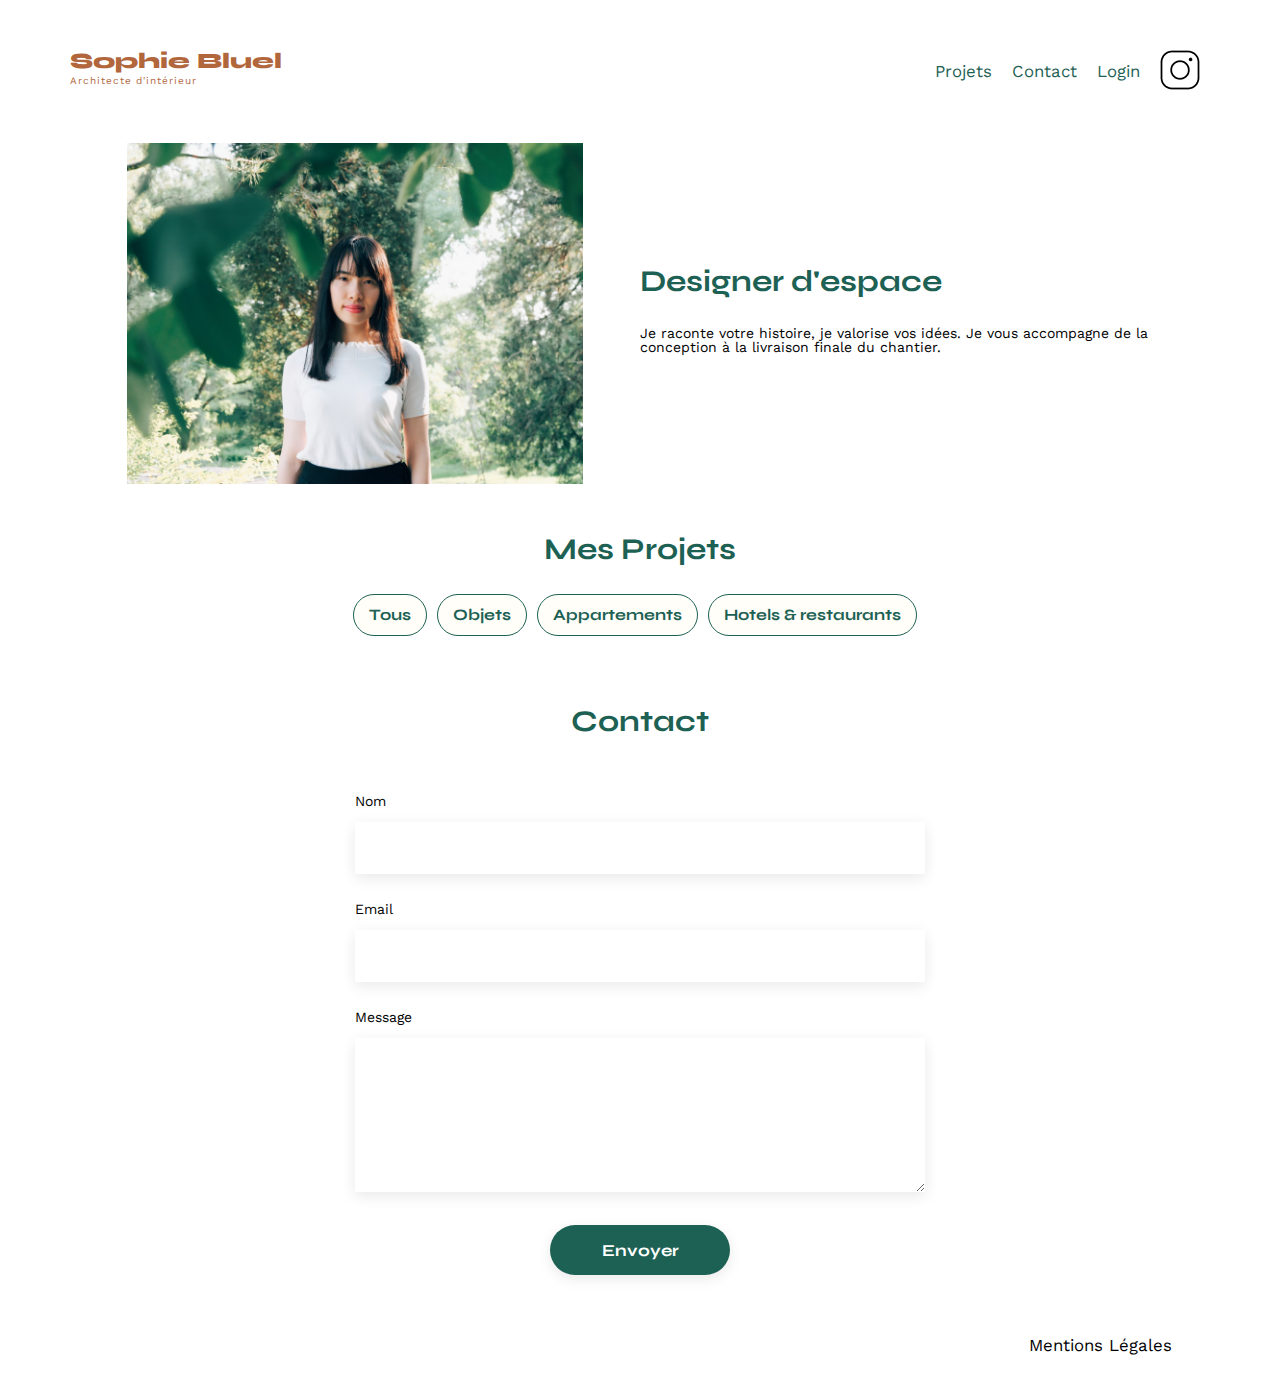
==== index.html @ 174ddc16 "Add.Admin. Mode" ====
<!DOCTYPE html>
<html lang="fr">
  <head>
    <meta charset="UTF-8" />
    <title>Sophie Bluel - Architecte d'intérieur</title>
    <meta name="viewport" content="width=device-width, initial-scale=1.0" />
    <link rel="preconnect" href="https://fonts.googleapis.com" />
    <link rel="preconnect" href="https://fonts.gstatic.com" crossorigin />
    <link rel="icon" href="assets/icons/favicon.ico" type="image/x-icon" />
    <link
      href="https://fonts.googleapis.com/css2?family=Syne:wght@700;800&family=Work+Sans&display=swap"
      rel="stylesheet"
    />
    <meta name="description" content="" />
    <link rel="stylesheet" href="style.css" />
  </head>
  <body>
    <!-- SECTION MODE ÉDITION -->
    <section class="edition hidden">
      <img class="group_3" src="assets/icons/Group 3.png" alt="Edition Mode" />
    </section>

    <header>
      <h1>
        <a href="index.html"> Sophie Bluel</a>
        <span>Architecte d'intérieur</span>
      </h1>
      <nav>
        <ul>
          <li><a href="#portfolio">Projets</a></li>
          <li><a href="#contact">Contact</a></li>
          <li id="login-menu"><a href="login.html">Login</a></li>
          <li><img src="assets/icons/instagram.png" alt="Instagram" /></li>
        </ul>
      </nav>
    </header>

    <main>
      <section id="introduction">
        <figure>
          <img src="assets/images/sophie-bluel.png" alt="Sophie Bluel" />
        </figure>
        <article>
          <h2>Designer d'espace</h2>
          <p>
            Je raconte votre histoire, je valorise vos idées. Je vous accompagne
            de la conception à la livraison finale du chantier.
          </p>
        </article>
      </section>

      <!-- SECTION PORTEFEUILLE -->
      <section id="portfolio">
        <div class="edit">
          <h2>
            Mes Projets
            <button id="add-work-btn">
              <img src="assets/icons/Group 6.png" alt="Add Work" />
            </button>
          </h2>
        </div>

        <div id="filter-container">
          <button class="filter-btn" data-filter="all">Tous</button>
          <button class="filter-btn" data-filter="Objets">Objets</button>
          <button class="filter-btn" data-filter="Appartements">
            Appartements
          </button>
          <button class="filter-btn" data-filter="Hotels & restaurants">
            Hotels & restaurants
          </button>
        </div>

        <div class="gallery">
          <!-- Il sera généré dynamiquement -->
        </div>
      </section>

      <section id="contact">
        <h2>Contact</h2>
        <form action="#" method="post">
          <label for="name">Nom</label>
          <input type="text" name="name" id="name" />
          <label for="email">Email</label>
          <input type="email" name="email" id="email" />
          <label for="message">Message</label>
          <textarea name="message" id="message" cols="30" rows="10"></textarea>
          <input type="submit" value="Envoyer" />
        </form>
      </section>
    </main>

   

    <!-- MODALES -->
    
      <div id="modal" class="modal hidden">
        <div class="modal-content">
          <span>
            <a href="#"
              ><img src="assets/icons/xmark.png" alt="Fermer le modal"
            /></a>
          </span>
          <p>Galerie photo</p>
          <div id="modal-gallery" class="modal-gallery"></div>
          <section>
            <img class="line" src="assets/icons/Line 1.png" />
          </section>
          <div>
            <button id="ajouter-photo-btn" class="ajouter-btn">
              Ajouter une photo
            </button>
          </div>
        </div>
      </div>

      <div id="upload-modal" class="modal hidden">
        <div class="modal-content">
          <ul>
            <li class="arrow-left">
              <a href="#" id="back-button"><img src="assets/icons/arrow-left.png" alt="retour"/></a>
            </li>
            <li class="xmark">
              <a href="#"><img src="assets/icons/xmark.png" alt="supprimer"/></a>
            </li>
          </ul>
          <p>Ajout photo</p>
          <form id="upload-form" enctype="multipart/form-data" method="post">
            <div class="form-group">
              <div>
                <img class="vector-photo" src="assets/icons/vector-photo.png" />
              </div>
              <div class="photo-preview">
                <label for="photo-upload"><text>+ Ajouter photo</text></label>
                <input
                  type="file"
                  id="photo-upload"
                  name="photo"
                  accept="image/png, image/jpeg"
                  required
                />
              </div>
              <div class="texto"><small>jpg, png : 4mo max</small></div>
            </div>

            <section>
              <div class="form-group1">
                <label for="title">Titre</label>
                <input
                  type="text"
                  id="title"
                  name="title"
                  placeholder=""
                  required
                />
              </div>
            </section>
            <section>
              <div class="form-group2">
                <label for="category">Catégorie</label>
                <select id="category" name="category" required>
                  <option value="" disabled selected></option>
                </select>
              </div>
            </section>
            <div>
              <img class="line1" src="assets/icons/Line 1.png" />
            </div>
            <div>
              <button class="valider-btn" type="submit" id="submit-btn">
                Valider
              </button>
            </div>
          </form>
        </div>
      </div>
   

    <footer>
      <nav>
        <ul>
          <li>Mentions Légales</li>
        </ul>
      </nav>
    </footer>

    
    <script src="modo_admin.js"></script>
    <script src="scripts.js"></script>
    <script src="edition.js" defer></script>
  </body>
</html>
---- style.css ----
/* ======================== RESET CSS ======================== */
/* http://meyerweb.com/eric/tools/css/reset/ v2.0 | 20110126 */

html, body, div, span, applet, object, iframe,
h1, h2, h3, h4, h5, h6, p, blockquote, pre,
a, abbr, acronym, address, big, cite, code,
del, dfn, em, img, ins, kbd, q, s, samp,
small, strike, strong, sub, sup, tt, var,
b, u, i, center, dl, dt, dd, ol, ul, li,
fieldset, form, label, legend, table,
caption, tbody, tfoot, thead, tr, th, td,
article, aside, canvas, details, embed,
figure, figcaption, footer, header,
hgroup, menu, nav, output, ruby, section,
summary, time, mark, audio, video {
  margin: 0;
  padding: 0;
  border: 0;
  font-size: 100%;
  font: inherit;
  vertical-align: baseline;
}
/* HTML5 display-role reset for older browsers */
article,
aside,
details,
figcaption,
figure,
footer,
header,
hgroup,
menu,
nav,
section {
  display: block;
}
body {
  line-height: 1;
}
ol,
ul {
  list-style: none;
}
blockquote,
q {
  quotes: none;
}
blockquote:before,
blockquote:after,
q:before,
q:after {
  content: "";
  content: none;
}
table {
  border-collapse: collapse;
  border-spacing: 0;
}
/** end reset css**/
body {
  max-width: 1140px;
  margin: auto;
  font-family: "Work Sans";
  font-size: 14px;
}

.edition { 
display: none;
width: 1440px;
height: 59px;
border: 1px;
top: 0px;
background: black;
} 
.group_3 {
  display: none;
 display: flex;
 flex-wrap: wrap;
 align-content: center;
 justify-content: center;
 padding-left: 510px;
 padding-top: 20px;
}
section img{
  display: flex;
  align-items: center;
  justify-content: center;
  
} 
#portfolio h2 {
 text-align: center;
 margin-bottom: 1em;
}

header {
  display: flex;
  justify-content: space-between;
  margin: 50px 0;
}
section {
  margin: 50px 0;
}

h1 a {
  display: flex;
  flex-direction: column;
  font-family: "Syne";
  font-size: 22px;
  font-weight: 800;
  color: #b1663c;
}

h1 > span {
  font-family: "Work Sans";
  font-size: 10px;
  letter-spacing: 0.1em;
  color: #b1663c;
}

h2 {
  font-family: "Syne";
  font-weight: 700;
  font-size: 30px;
  color: #1d6154;
}
nav ul {
  display: flex;
  align-items: center;
  list-style-type: none;
}
nav li {
  padding: 0 10px;
  font-size: 1.2em;
}
a {
  text-decoration: none;
  color: #1d6154;
}

li:hover {
  color: #b1663c;
}
#introduction {
  display: flex;
  align-items: center;
}
#introduction figure {
  flex: 1;
}
#introduction img {
  display: block;
  margin: auto;
  width: 80%;
}

#introduction article {
  flex: 1;
}
#introduction h2 {
  margin-bottom: 1em;
}

#introduction p {
  margin-bottom: 0.5em;
}


#portfolio h2 {
  display: flex;
  text-align: center;
  margin-bottom: 1em;
  flex-direction: row;
  flex-wrap: wrap;
  align-content: center;
  justify-content: center;
  align-items: center;
}

.edit {
  display: flex;
  flex-wrap: wrap;
  align-content: center;
  justify-content: center;
  align-items: center;
} 



/* /////////////////////////////////FILTER//////////////////////////////// */

#filter-container {
  display: flex;
  justify-content: center;
  margin-bottom: 20px;
}

.filter-btn {
  font-family: Syne;
  font-weight: 700;
  line-height: 19.2px;
  text-align: center;
  text-underline-position: from-font;
  text-decoration-skip-ink: none;
  /* background: #1d6154; */
  color: #1d6154;
  padding: 10px 15px;
  border: 1px solid #1d6154;
  background: #fffef8;
  cursor: pointer;
  font-size: 16px;
  border-radius: 60px;
  margin-right: 10px;
  transition: background-color 0.3s, color 0.3s;
}

.filter-btn:hover {
  background-color: #1d6154;
  color: #ffffff;
}
.filter-btn.active {
  background-color: #1d6154;
  color: #fff;
  border-color: #1d6154;
}
/* //////////////////////////////////FIN FILTER/////////////////////////////// */

/* //////////////////////////////////GALLERY////////////////////////////////// */

.gallery {
  display: flex;
  flex-wrap: wrap;
  gap: 20px;
}

.gallery {
  width: 100%;
  display: grid;
  grid-template-columns: 1fr 1fr 1fr;
  grid-column-gap: 20px;
  grid-row-gap: 20px;
}

.gallery img {
  width: 100%;
}

.gallery-item img {
  max-width: 100%;
  height: auto;
}
/* ///////////////////////////////FIN GALLERY///////////////////////////////// */

/* ///////////////////////////////CONTAC////////////////////////////////////// */
#contact {
  width: 50%;
  margin: auto;
}
#contact > * {
  text-align: center;
}
#contact h2 {
  margin-bottom: 20px;
}
#contact form {
  text-align: left;
  margin-top: 30px;
  display: flex;
  flex-direction: column;
}

#contact input {
  height: 50px;
  font-size: 1.2em;
  border: none;
  box-shadow: 0px 4px 14px rgba(0, 0, 0, 0.09);
}
#contact label {
  margin: 2em 0 1em 0;
}
#contact textarea {
  border: none;
  box-shadow: 0px 4px 14px rgba(0, 0, 0, 0.09);
}

input[type="submit"] {
  font-family: "Syne";
  font-weight: 700;
  color: white;
  background-color: #1d6154;
  margin: 2em auto;
  width: 180px;
  text-align: center;
  border-radius: 60px;
}
/* //////////////////////////////FIN CONTAC/////////////////////////////////// */

footer nav ul {
  display: flex;
  justify-content: flex-end;
  margin: 2em;
}
/* ================== MODO EDICIÓN (ADMINISTRADOR) ================== */
.edition {
  width: 100%;
  height: 59px;
  background: black;
  display: flex;
  align-items: center;
  justify-content: center;
}

.group_3 {
  display: flex;
  padding: 10px;
}

.hidden {
  display: none !important;
}

/* ================== GALERÍA ================== */
.gallery {
  display: grid;
  grid-template-columns: repeat(3, 1fr);
  gap: 20px;
}

.gallery img {
  width: 100%;
  height: auto;
}


/* /////////////////////////EDITION/////////////////////////// */
.edition { 
   /* display: none; */
  width: 100%;
 height: 59px;
 border: 1px;
 top: 0px;
 background: black;
} 
.group_3 {
   /* display: none; */
  display: flex;
  flex-wrap: wrap;
  align-content: center;
  justify-content: center;
  padding-left: 510px;
  padding-top: 20px;
}
section img{
   display: flex;
   align-items: center;
   justify-content: center;
   
} 
#portfolio h2 {
  text-align: center;
  margin-bottom: 1em;
}
#add-work-btn{
  position: relative;
  border: none;
  background: none;
  top: 3px;
  left: 5px;
}

/* //////////////////////////////MODAL///////////////////////// */
body.modal-open {
  background: #0000004d;
}


#adminModal{
  display: none; /* Initialement caché */
  width: 630px;
  height: 688px;
  position: fixed;
  top: 110px;
  left: 254px;
  transform: translateX(-50%);
  border-radius: 10px 10px 10px 10px;
  background: #ffffff;
}
#modal {
  width: 630px;
  height: 688px;
  position: fixed;
  top: 110px;
  left: 254px;
  border-radius: 10px 10px 10px 10px;
  background: #ffffff;
}
.modal-content {
  width: 630px;
  height: 688px;
}
#modal p {
  display: flex;
  width: 173px;
  height: 30px;
  padding-left: 230px;
  padding-top: 30px;
  font-family: Work Sans;
  font-size: 26px;
  font-weight: 400;
  line-height: 30.5px;
  text-align: center;
  text-underline-position: from-font;
  text-decoration-skip-ink: none;
  color: #000000;
}

.modal-gallery {
  position: absolute;
  display: grid;
  width: 70%;
  align-items: center;
  justify-content: center; 
  gap: 15px;
  grid-template-columns: repeat(auto-fill, minmax(100px, 1fr));
  grid-template-columns: 1fr 1fr 1fr 1fr 1fr;
  left: 100px;
  top: 100px;
}
.modal-gallery {
  display: grid; 
  flex-wrap: wrap;
  gap: 15px;
  justify-content: center;
}
#modal span {
  position: absolute;
  width: 0px;
  height: 0px;
  top: 24px;
  left: 582px;
}
.modal-item {
  position: relative;
  width: 76.86px;
  height: 102.57px;
  overflow: hidden;
  border: 1px solid #ddd;
}

.modal-item img {
  width: 100%;
  height: 100%;
  object-fit: cover;
}

.modal-gallery img {
  width: 76.86px;
  height: 102.57px;
  background: #c4c4c4;
}
.delete-btn {
  position: absolute; /* Positionne le bouton à l'intérieur de l'élément modal */
  top: 5px;
  right: 5px;
  background-color: rgba(0, 0, 0, 0.6);
 
  width: 24px;
  height: 24px;
  background: url('assets/icons/poubelle.png') no-repeat center center;
  background-size: contain;
  border: none;
  cursor: pointer;
}
.delete-btn img {
  width: 16px;
  height: 16px;
}
figcaption {
  display: none;
}

.ajouter-btn {
  position: absolute;
  width: 237px;
  height: 36px;
  top: 600px;
  left: 210px;
  font-family: Syne;
  font-weight: 700;
  line-height: 16.8px;
  text-align: center;
  text-underline-position: from-font;
  text-decoration-skip-ink: none;
  background: #1d6154;
  color: #fffef8;
  padding: 10px 15px;
  border: 1px solid #1d6154;
  cursor: pointer;
  font-size: 14px;
  border-radius: 60px;
  margin-right: 10px;
}
/* ////////////////////////////////////////////////////////// */

/* ///////////////////////////////////UPLOAD_MODAL////////////////////// */

#upload-modal {
  position: fixed;
  top: 110px;
  left: 254px;
  width: 630px;
  height: 670px;
  border-radius: 10px 10px 10px 10px;
  background: #ffffff;
}
.modal-content {
  width: 630px;
  height: 670px;
}
#upload-modal p {
  display: flex;
  width: 173px;
  height: 30px;
  padding-left: 244px;
  padding-top: 30px;
  font-family: Work Sans;
  font-size: 26px;
  font-weight: 400;
  line-height: 30.5px;
  text-align: center;
  text-underline-position: from-font;
  text-decoration-skip-ink: none;
  color: #000000;
}

.arrow-left {
  position: absolute;
  border: none;
  background: none;
  width: 21px;
  height: 21px;
  top: 24px;
  right: 582px;
  cursor: pointer;
}
.xmark {
  position: absolute;
  border: none;
  background: none;
  width: 24px;
  height: 24px;
  top: 24px;
  left: 582px;
}
#upload-form {
  position: absolute;
  width: 420px;
  height: 169px;
  top: 100px;
  left: 107px;
  border-radius: 3px 0px 0px 0px;
  background: #e8f1f6;
}
.vector-photo {
  position: absolute;
  width: 68.14px;
  height: 59.62px;
  top: 9.5px;
  left: 176px;
}
.photo-preview img{
  position: absolute;
  width: 129px;
  height: 169px;
  top: 0px;
  left: 145px;
}
.form-group label {
  position: absolute;
  width: 173px;
  height: 36px;
  top: 80px;
  left: 124px;
  font-family: Work Sans;
  font-weight: 500;
  line-height: 34.42px;
  text-align: center;
  text-underline-position: from-font;
  text-decoration-skip-ink: none;
  background: #cbd6dc;
  color: #306685;
  border: 1px solid #cbd6dc;
  cursor: pointer;
  font-size: 14px;
  border-radius: 60px;
}
.form-group input
{
  display: none;
} 
.texto {
  position: absolute;
  width: 131px;
  height: 15px;
  top: 130px;
  left: 145px;
}
.form-group1 input {
 
  position: absolute;
  width: 420px;
  height: 51px;
  top: 210px;
  left: -3px;
  background: #ffffff;
  box-shadow: 0px 4px 14px 0px #00000017;
}
.form-group1 label{
  
  position: absolute;
  font-size: 14px;
  width: 32px;
  height: 16px;
  top: 185px;
  left: -3px;
}
.form-group2 select {
  position: absolute;
  width: 420px;
  height: 51px;
  top: 300px;
  left: -3px;
  background: #ffffff;
  box-shadow: 0px 4px 14px 0px #00000017;
}
.form-group2 label{
  position: absolute;
  font-size: 14px;
  width: 65px;
  height: 16px;
  top: 275px;
  left: -3px;
}

.form-group1 label,
.form-group1 input,
.form-group2 select,
.form-group2 option {
  border: none;
}

#submit-btn:hover {
  background-color: #1d6154;
}

.line {
  position: absolute;
  width: 420px;
  height: 0px;
  top: 560px;
  left: 109px;
  border: 1px solid #b3b3b3;
}
.line1 {
  position: absolute;
  width: 420px;
  height: 0px;
  top: 410px;
  left: -4px;
  border: 1px solid #b3b3b3;
}

#submit-btn {
  position: absolute;
  width: 237px;
  height: 36px;
  top: 470px;
  left: 90px;
  font-family: Syne;
  font-weight: 700;
  line-height: 19.2px;
  text-align: center;
  text-underline-position: from-font;
  text-decoration-skip-ink: none;
  background: #a7a7a7;
  color: #fffef8;
  padding: 7px 15px;
  border: 1px solid #a7a7a7;
  cursor: pointer;
  font-size: 16px;
  border-radius: 60px;
  margin-right: 10px;
}
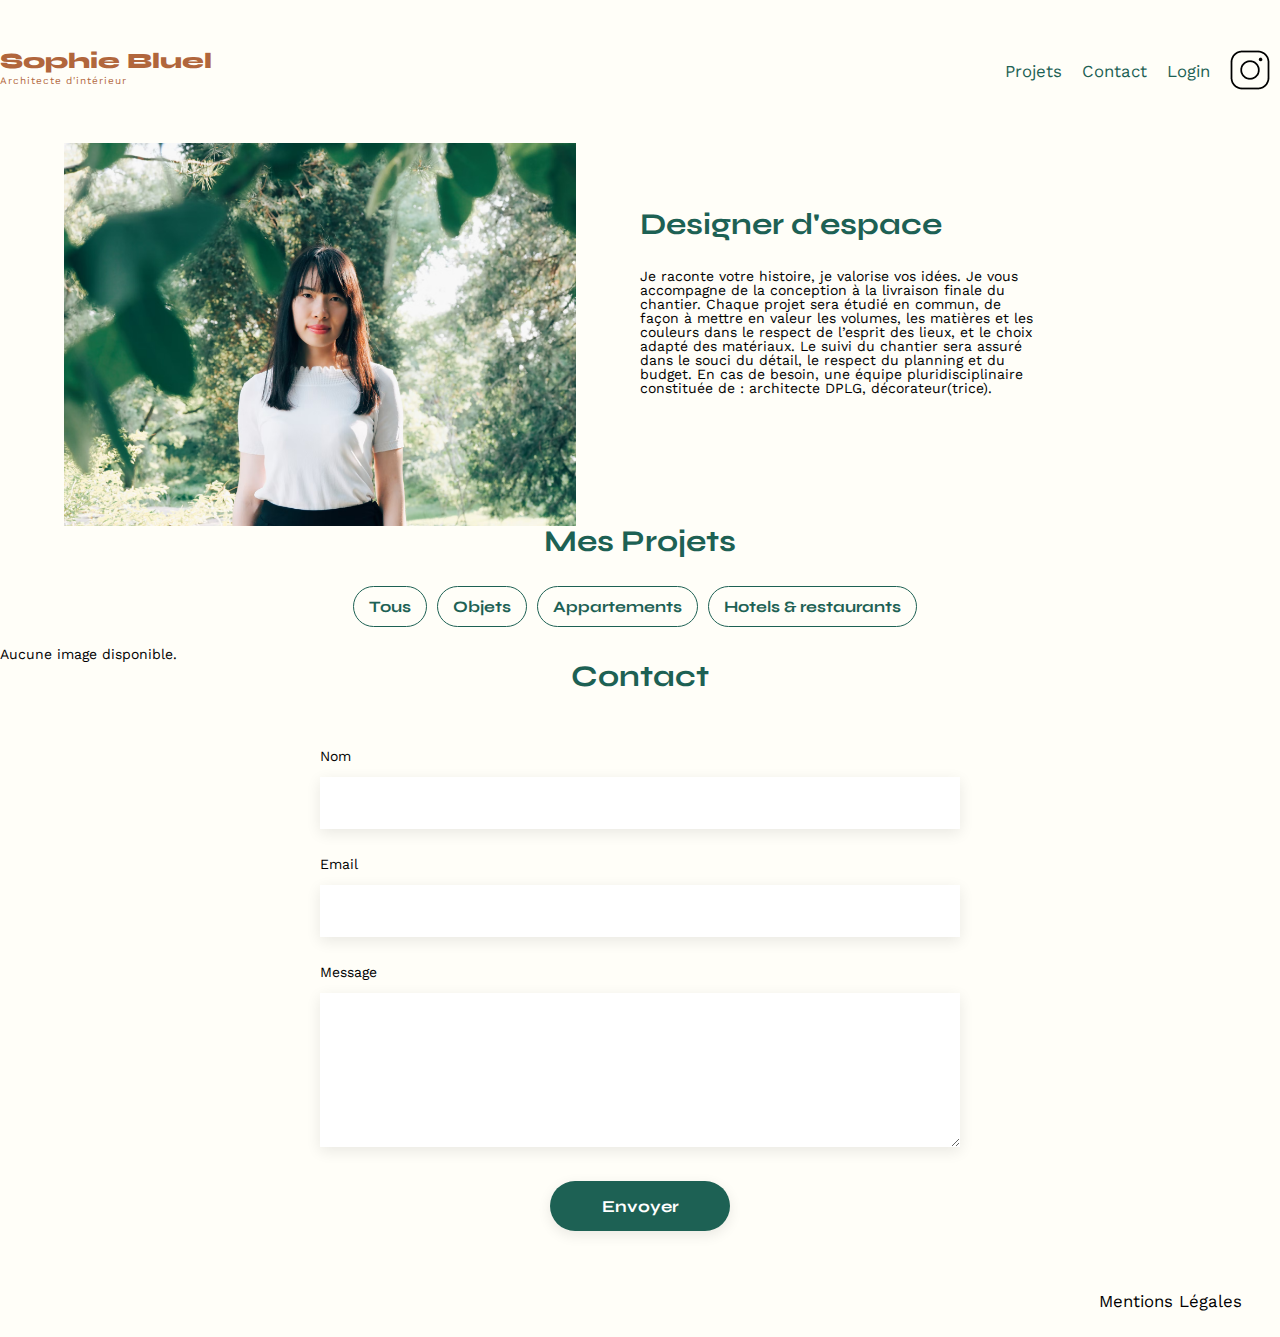
==== commit 27440dca: "Add.Admin. Mode" ====
--- a/index.html
+++ b/index.html
@@ -30,6 +30,7 @@
           <li><a href="#portfolio">Projets</a></li>
           <li><a href="#contact">Contact</a></li>
           <li id="login-menu"><a href="login.html">Login</a></li>
+          <li id="logout-menu" style="display: none;"><a href="#" id="logout-btn">Logout</a></li>
           <li><img src="assets/icons/instagram.png" alt="Instagram" /></li>
         </ul>
       </nav>
@@ -42,10 +43,19 @@
         </figure>
         <article>
           <h2>Designer d'espace</h2>
-          <p>
-            Je raconte votre histoire, je valorise vos idées. Je vous accompagne
-            de la conception à la livraison finale du chantier.
-          </p>
+          <div class="Designer">
+            <p>
+              Je raconte votre histoire, je valorise vos idées. Je vous
+              accompagne de la conception à la livraison finale du chantier.
+              Chaque projet sera étudié en commun, de façon à mettre en valeur
+              les volumes, les matières et les couleurs dans le respect de
+              l’esprit des lieux, et le choix adapté des matériaux. Le suivi du
+              chantier sera assuré dans le souci du détail, le respect du
+              planning et du budget. En cas de besoin, une équipe
+              pluridisciplinaire constituée de : architecte DPLG,
+              décorateur(trice).
+            </p>
+          </div>
         </article>
       </section>
 
@@ -60,7 +70,8 @@
           </h2>
         </div>
 
-        <div id="filter-container">
+        <!-- <div id="filter-container"> -->
+        <section id="filters-section" class="filters">
           <button class="filter-btn" data-filter="all">Tous</button>
           <button class="filter-btn" data-filter="Objets">Objets</button>
           <button class="filter-btn" data-filter="Appartements">
@@ -69,7 +80,8 @@
           <button class="filter-btn" data-filter="Hotels & restaurants">
             Hotels & restaurants
           </button>
-        </div>
+        </section>
+        <!-- </div> -->
 
         <div class="gallery">
           <!-- Il sera généré dynamiquement -->
@@ -94,12 +106,14 @@
 
     <!-- MODALES -->
     
-      <div id="modal" class="modal hidden">
-        <div class="modal-content">
+    <div id="modal" class="modal hidden">
+      
+
+      <!-- <div class="modal-content"> -->
+        <div id="modal-gallery-section">
           <span>
             <a href="#"
-              ><img src="assets/icons/xmark.png" alt="Fermer le modal"
-            /></a>
+              ><img class="return-to-gallery" src="assets/icons/xmark.png" alt="Fermer le modal"/></a>
           </span>
           <p>Galerie photo</p>
           <div id="modal-gallery" class="modal-gallery"></div>
@@ -111,17 +125,20 @@
               Ajouter une photo
             </button>
           </div>
-        </div>
-      </div>
-
-      <div id="upload-modal" class="modal hidden">
-        <div class="modal-content">
-          <ul>
+          </div>
+        </div>
+
+        <div id="upload-section" class="hidden">
+           <ul>
             <li class="arrow-left">
-              <a href="#" id="back-button"><img src="assets/icons/arrow-left.png" alt="retour"/></a>
+              <a href="#" id="back-button"
+                ><img  src="assets/icons/arrow-left.png" alt="retour"
+              /></a>
             </li>
             <li class="xmark">
-              <a href="#"><img src="assets/icons/xmark.png" alt="supprimer"/></a>
+              <a href="#"
+                ><img class="return-to-gallery" src="assets/icons/xmark.png" alt="supprimer"
+              /></a>
             </li>
           </ul>
           <p>Ajout photo</p>
@@ -172,9 +189,10 @@
               </button>
             </div>
           </form>
-        </div>
-      </div>
-   
+          
+        </div>
+      <!-- </div> -->
+    </div>
 
     <footer>
       <nav>
@@ -184,9 +202,8 @@
       </nav>
     </footer>
 
-    
     <script src="modo_admin.js"></script>
     <script src="scripts.js"></script>
-    <script src="edition.js" defer></script>
+    <script src="editionCopy.js" ></script>
   </body>
 </html>
--- a/style.css
+++ b/style.css
@@ -58,15 +58,17 @@
 }
 /** end reset css**/
 body {
-  max-width: 1140px;
+  max-width: 100%;
   margin: auto;
   font-family: "Work Sans";
   font-size: 14px;
-}
-
-.edition { 
+  background: #FFFEF8;
+
+}
+
+.edition header{ 
 display: none;
-width: 1440px;
+width: 100%;
 height: 59px;
 border: 1px;
 top: 0px;
@@ -97,9 +99,9 @@
   justify-content: space-between;
   margin: 50px 0;
 }
-section {
+/* section {
   margin: 50px 0;
-}
+} */
 
 h1 a {
   display: flex;
@@ -155,6 +157,12 @@
 
 #introduction article {
   flex: 1;
+  
+}
+.Designer {
+  display: block;
+width: 404px;
+height:192px ;
 }
 #introduction h2 {
   margin-bottom: 1em;
@@ -188,7 +196,7 @@
 
 /* /////////////////////////////////FILTER//////////////////////////////// */
 
-#filter-container {
+#filters-section {
   display: flex;
   justify-content: center;
   margin-bottom: 20px;
@@ -300,13 +308,14 @@
   margin: 2em;
 }
 /* ================== MODO EDICIÓN (ADMINISTRADOR) ================== */
-.edition {
+.edition header{
   width: 100%;
   height: 59px;
   background: black;
   display: flex;
   align-items: center;
   justify-content: center;
+  text-align: center
 }
 
 .group_3 {
@@ -317,6 +326,17 @@
 .hidden {
   display: none !important;
 }
+/* Styles à afficher lors de logout lorsque l'utilisateur est authentifié */
+.authenticated #login-menu a {
+  display: none; /* Masquer "Login" */ 
+}
+
+.authenticated #logout-menu {
+  display: inline-block; /*Montrer "Logout" */
+}
+
+
+
 
 /* ================== GALERÍA ================== */
 .gallery {
@@ -343,10 +363,11 @@
 .group_3 {
    /* display: none; */
   display: flex;
-  flex-wrap: wrap;
+  /* flex-wrap: wrap; */
   align-content: center;
   justify-content: center;
-  padding-left: 510px;
+  width: 129px;
+  padding-left: 47%;
   padding-top: 20px;
 }
 section img{
@@ -366,6 +387,12 @@
   top: 3px;
   left: 5px;
 }
+#filters-section {
+  display: none;
+  display: flex;
+  justify-content: center;
+  margin-bottom: 20px;
+}
 
 /* //////////////////////////////MODAL///////////////////////// */
 body.modal-open {
@@ -373,31 +400,33 @@
 }
 
 
-#adminModal{
-  display: none; /* Initialement caché */
+#modal {
+  /* display: none;   */
   width: 630px;
   height: 688px;
-  position: fixed;
+  /* position: fixed;
   top: 110px;
-  left: 254px;
+  left: 640px;
   transform: translateX(-50%);
   border-radius: 10px 10px 10px 10px;
-  background: #ffffff;
-}
-#modal {
+  background: #ffffff; */
+}
+
+#modal-gallery-section {
   width: 630px;
   height: 688px;
+  /* position: fixed;
+  top: 110px;
+  left: 325px; */
   position: fixed;
-  top: 110px;
-  left: 254px;
+  top: 50%;
+  left: 50%;
+  transform: translate(-50%, -50%);
   border-radius: 10px 10px 10px 10px;
   background: #ffffff;
 }
-.modal-content {
-  width: 630px;
-  height: 688px;
-}
-#modal p {
+
+#modal-gallery-section p {
   display: flex;
   width: 173px;
   height: 30px;
@@ -431,7 +460,7 @@
   gap: 15px;
   justify-content: center;
 }
-#modal span {
+#modal-gallery-section span {
   position: absolute;
   width: 0px;
   height: 0px;
@@ -474,9 +503,10 @@
   width: 16px;
   height: 16px;
 }
-figcaption {
+.modal-gallery figcaption {
   display: none;
 }
+
 
 .ajouter-btn {
   position: absolute;
@@ -503,20 +533,24 @@
 
 /* ///////////////////////////////////UPLOAD_MODAL////////////////////// */
 
-#upload-modal {
+#upload-section {
+  /* position: fixed;
+  top: 110px;
+  left: 325px; */
   position: fixed;
-  top: 110px;
-  left: 254px;
+  top: 50%;
+  left: 50%;
+  transform: translate(-50%, -50%);
   width: 630px;
   height: 670px;
   border-radius: 10px 10px 10px 10px;
   background: #ffffff;
 }
-.modal-content {
+/* .modal-content {
   width: 630px;
   height: 670px;
-}
-#upload-modal p {
+} */
+#upload-section p {
   display: flex;
   width: 173px;
   height: 30px;
@@ -689,4 +723,11 @@
   font-size: 16px;
   border-radius: 60px;
   margin-right: 10px;
+}
+/* Responsividad */
+@media (max-width: 768px) {
+  #modal-gallery-section, #upload-section {
+    width: 90%;
+    height: auto;
+  }
 }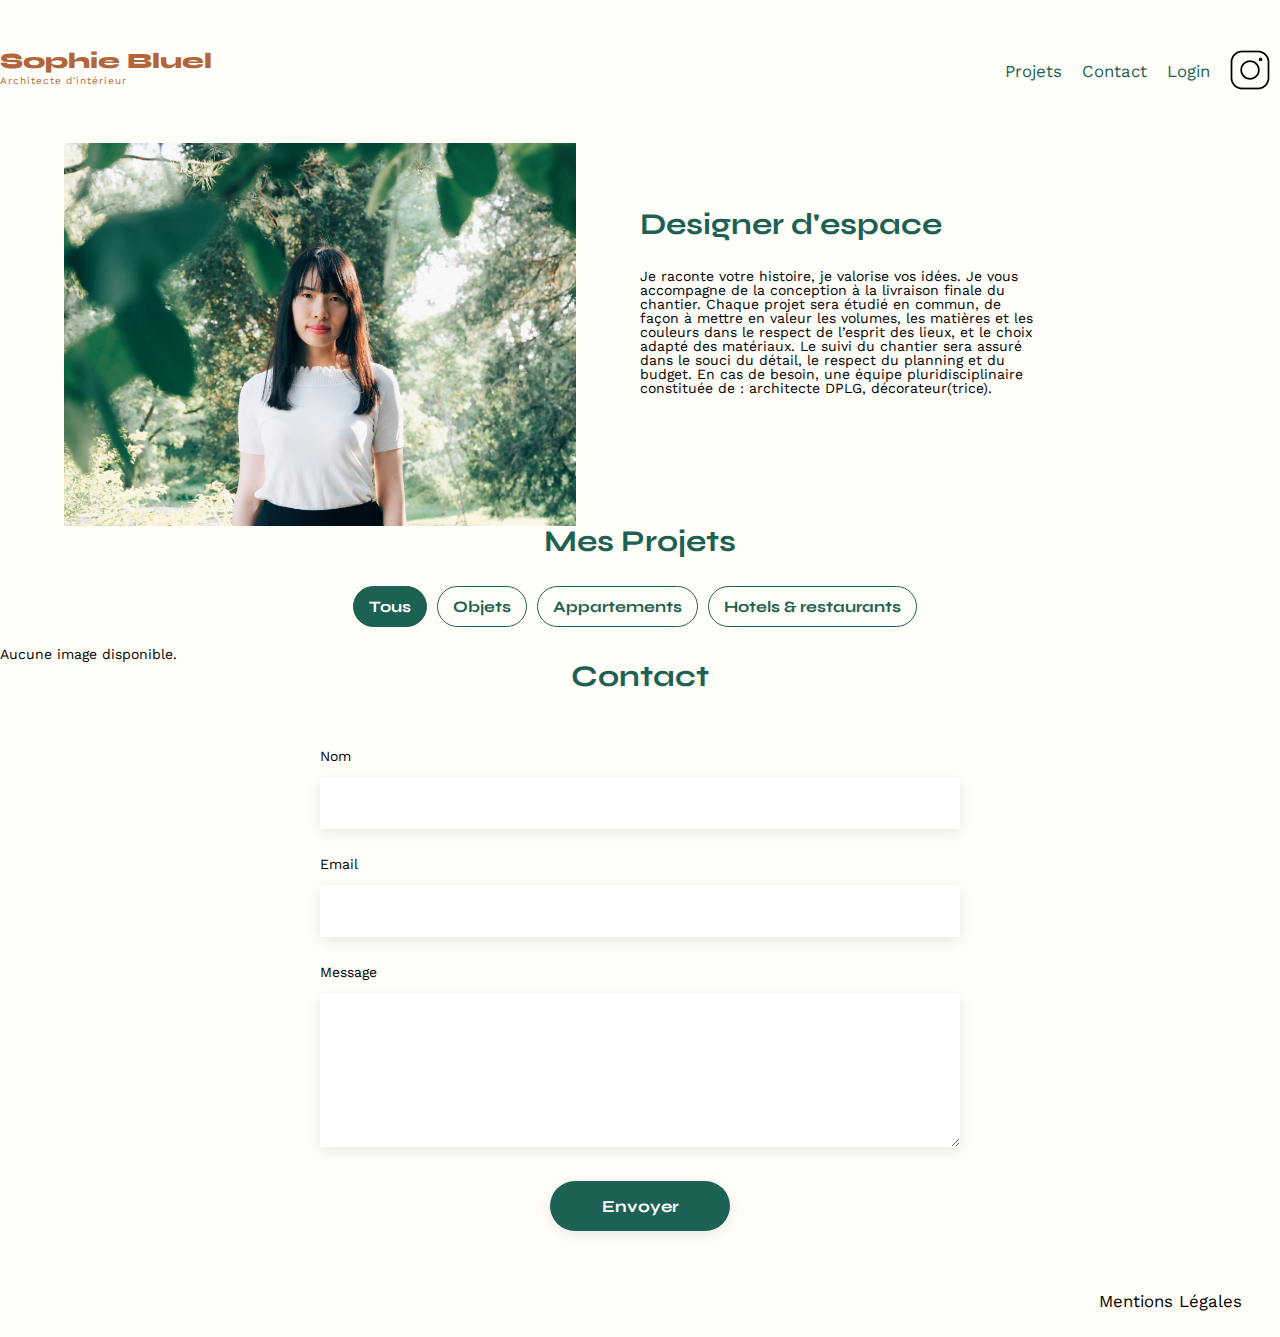
==== commit d9243109: "Add.Admin. Mode" ====
--- a/index.html
+++ b/index.html
@@ -108,9 +108,7 @@
     
     <div id="modal" class="modal hidden">
       
-
-      <!-- <div class="modal-content"> -->
-        <div id="modal-gallery-section">
+      <div id="modal-gallery-section">
           <span>
             <a href="#"
               ><img class="return-to-gallery" src="assets/icons/xmark.png" alt="Fermer le modal"/></a>
@@ -126,7 +124,7 @@
             </button>
           </div>
           </div>
-        </div>
+      </div>
 
         <div id="upload-section" class="hidden">
            <ul>
@@ -137,7 +135,7 @@
             </li>
             <li class="xmark">
               <a href="#"
-                ><img class="return-to-gallery" src="assets/icons/xmark.png" alt="supprimer"
+                ><img id="upload-return-to-gallery" src="assets/icons/xmark.png" alt="supprimer"
               /></a>
             </li>
           </ul>
@@ -189,9 +187,8 @@
               </button>
             </div>
           </form>
-          
         </div>
-      <!-- </div> -->
+      
     </div>
 
     <footer>
@@ -204,6 +201,6 @@
 
     <script src="modo_admin.js"></script>
     <script src="scripts.js"></script>
-    <script src="editionCopy.js" ></script>
+    <script src="edition.js"></script>
   </body>
 </html>
--- a/style.css
+++ b/style.css
@@ -99,9 +99,7 @@
   justify-content: space-between;
   margin: 50px 0;
 }
-/* section {
-  margin: 50px 0;
-} */
+
 
 h1 a {
   display: flex;
@@ -209,7 +207,6 @@
   text-align: center;
   text-underline-position: from-font;
   text-decoration-skip-ink: none;
-  /* background: #1d6154; */
   color: #1d6154;
   padding: 10px 15px;
   border: 1px solid #1d6154;
@@ -220,16 +217,15 @@
   margin-right: 10px;
   transition: background-color 0.3s, color 0.3s;
 }
-
+.filter-btn.active {
+  background-color: #1d6154 !important;
+  color: #ffffff !important;
+}
 .filter-btn:hover {
   background-color: #1d6154;
   color: #ffffff;
 }
-.filter-btn.active {
-  background-color: #1d6154;
-  color: #fff;
-  border-color: #1d6154;
-}
+
 /* //////////////////////////////////FIN FILTER/////////////////////////////// */
 
 /* //////////////////////////////////GALLERY////////////////////////////////// */
@@ -363,7 +359,6 @@
 .group_3 {
    /* display: none; */
   display: flex;
-  /* flex-wrap: wrap; */
   align-content: center;
   justify-content: center;
   width: 129px;
@@ -404,20 +399,11 @@
   /* display: none;   */
   width: 630px;
   height: 688px;
-  /* position: fixed;
-  top: 110px;
-  left: 640px;
-  transform: translateX(-50%);
-  border-radius: 10px 10px 10px 10px;
-  background: #ffffff; */
 }
 
 #modal-gallery-section {
   width: 630px;
   height: 688px;
-  /* position: fixed;
-  top: 110px;
-  left: 325px; */
   position: fixed;
   top: 50%;
   left: 50%;
@@ -534,9 +520,6 @@
 /* ///////////////////////////////////UPLOAD_MODAL////////////////////// */
 
 #upload-section {
-  /* position: fixed;
-  top: 110px;
-  left: 325px; */
   position: fixed;
   top: 50%;
   left: 50%;
@@ -546,10 +529,7 @@
   border-radius: 10px 10px 10px 10px;
   background: #ffffff;
 }
-/* .modal-content {
-  width: 630px;
-  height: 670px;
-} */
+
 #upload-section p {
   display: flex;
   width: 173px;
@@ -682,9 +662,9 @@
   border: none;
 }
 
-#submit-btn:hover {
+/* #submit-btn:hover {
   background-color: #1d6154;
-}
+} */
 
 .line {
   position: absolute;
@@ -703,7 +683,7 @@
   border: 1px solid #b3b3b3;
 }
 
-#submit-btn {
+.valider-btn {
   position: absolute;
   width: 237px;
   height: 36px;
@@ -724,10 +704,13 @@
   border-radius: 60px;
   margin-right: 10px;
 }
+.activando {
+  background: #1d6154;
+}
 /* Responsividad */
 @media (max-width: 768px) {
   #modal-gallery-section, #upload-section {
     width: 90%;
     height: auto;
   }
-}+}
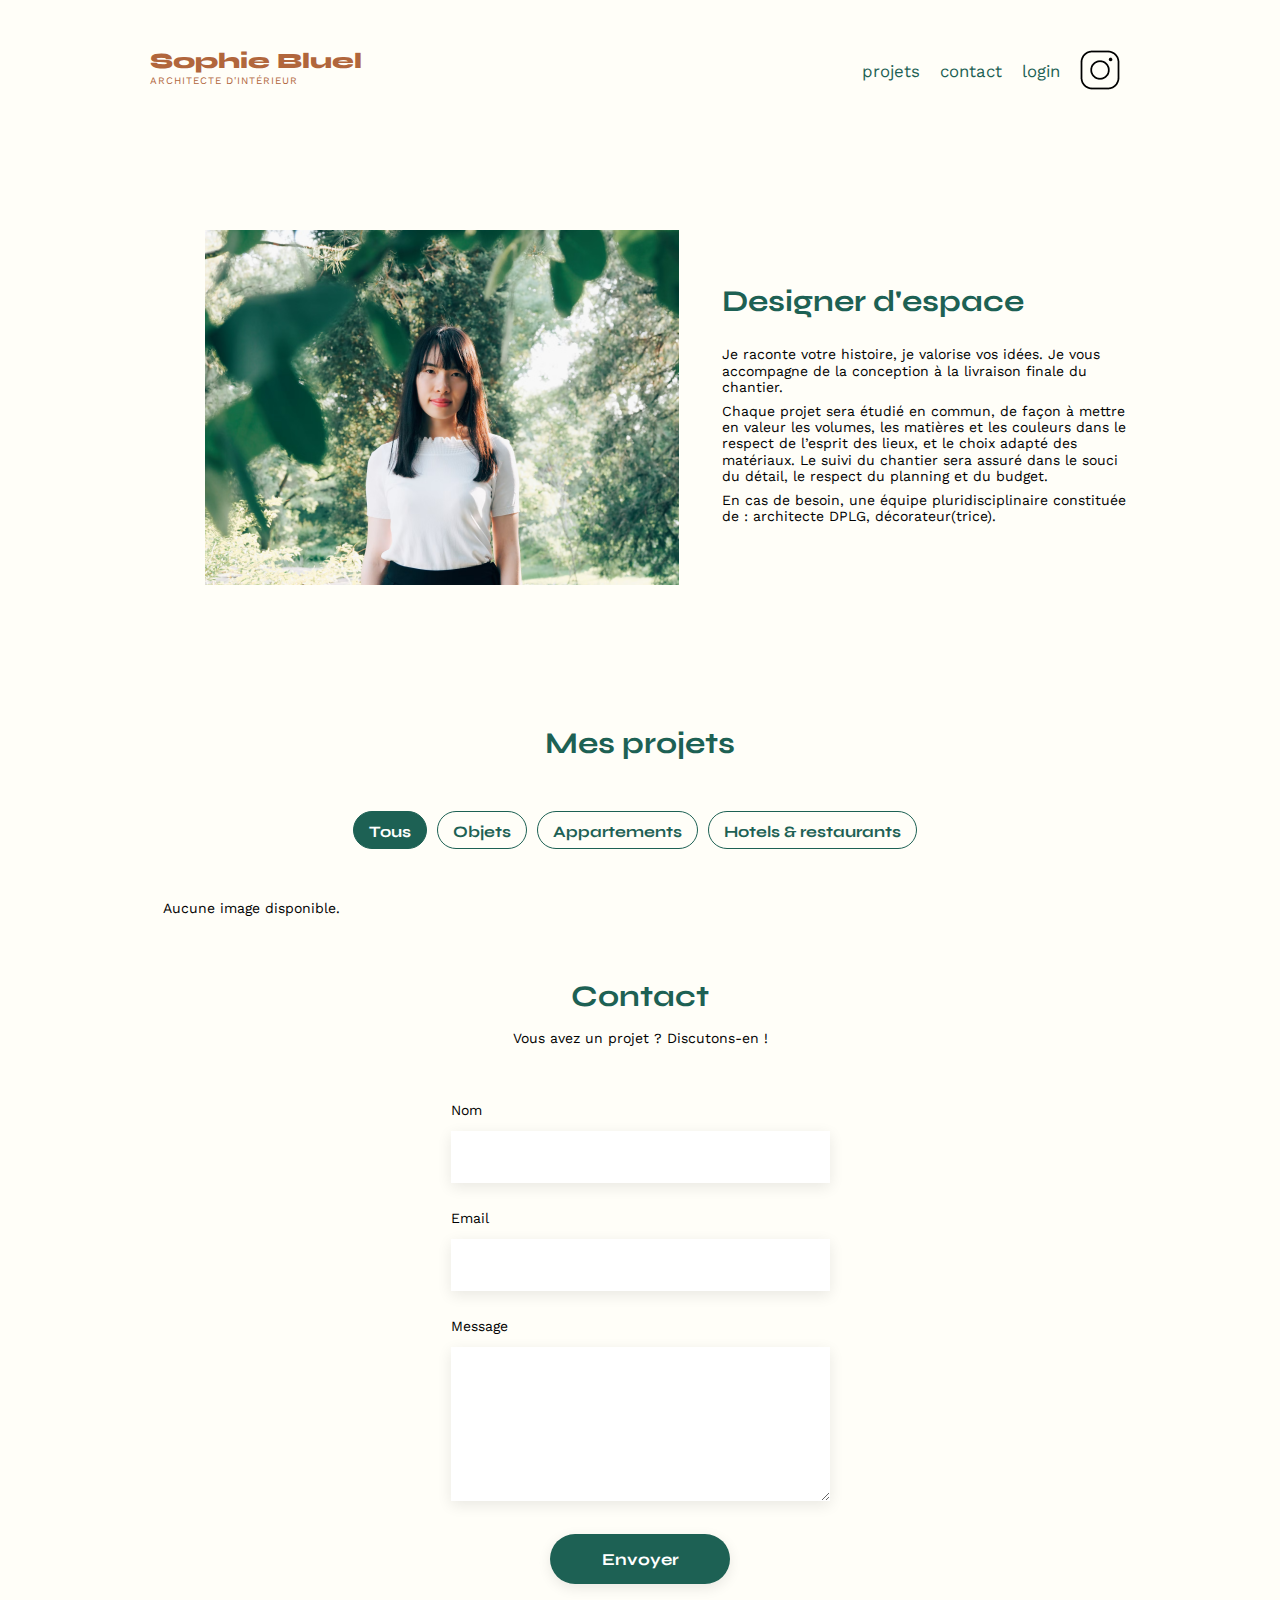
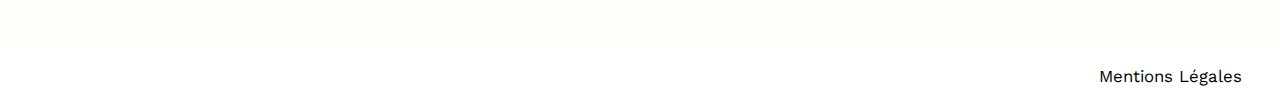
==== commit 14f13a91: "Add.Admin. Mode" ====
--- a/index.html
+++ b/index.html
@@ -23,14 +23,14 @@
     <header>
       <h1>
         <a href="index.html"> Sophie Bluel</a>
-        <span>Architecte d'intérieur</span>
+        <span>ARCHITECTE D'INTÉRIEUR</span>
       </h1>
       <nav>
         <ul>
-          <li><a href="#portfolio">Projets</a></li>
-          <li><a href="#contact">Contact</a></li>
-          <li id="login-menu"><a href="login.html">Login</a></li>
-          <li id="logout-menu" style="display: none;"><a href="#" id="logout-btn">Logout</a></li>
+          <li><a href="#portfolio">projets</a></li>
+          <li><a href="#contact">contact</a></li>
+          <li id="login-menu"><a href="login.html">login</a></li>
+          <li id="logout-menu" style="display: none;"><a href="#" id="logout-btn">logout</a></li>
           <li><img src="assets/icons/instagram.png" alt="Instagram" /></li>
         </ul>
       </nav>
@@ -39,7 +39,7 @@
     <main>
       <section id="introduction">
         <figure>
-          <img src="assets/images/sophie-bluel.png" alt="Sophie Bluel" />
+          <img class="sophie" src="assets/images/sophie-bluel.png" alt="Sophie Bluel" />
         </figure>
         <article>
           <h2>Designer d'espace</h2>
@@ -47,11 +47,16 @@
             <p>
               Je raconte votre histoire, je valorise vos idées. Je vous
               accompagne de la conception à la livraison finale du chantier.
+            </p>
+            <p>
               Chaque projet sera étudié en commun, de façon à mettre en valeur
               les volumes, les matières et les couleurs dans le respect de
               l’esprit des lieux, et le choix adapté des matériaux. Le suivi du
               chantier sera assuré dans le souci du détail, le respect du
-              planning et du budget. En cas de besoin, une équipe
+              planning et du budget.
+            </p>
+            <p> 
+              En cas de besoin, une équipe
               pluridisciplinaire constituée de : architecte DPLG,
               décorateur(trice).
             </p>
@@ -63,7 +68,7 @@
       <section id="portfolio">
         <div class="edit">
           <h2>
-            Mes Projets
+            Mes projets
             <button id="add-work-btn">
               <img src="assets/icons/Group 6.png" alt="Add Work" />
             </button>
@@ -90,6 +95,7 @@
 
       <section id="contact">
         <h2>Contact</h2>
+        <p>Vous avez un projet ? Discutons-en !</p>
         <form action="#" method="post">
           <label for="name">Nom</label>
           <input type="text" name="name" id="name" />
--- a/style.css
+++ b/style.css
@@ -83,6 +83,7 @@
  padding-left: 510px;
  padding-top: 20px;
 }
+
 section img{
   display: flex;
   align-items: center;
@@ -98,6 +99,9 @@
   display: flex;
   justify-content: space-between;
   margin: 50px 0;
+  margin-bottom: 137px;
+  margin-left: 150px;
+  margin-right: 150px;
 }
 
 
@@ -108,6 +112,7 @@
   font-size: 22px;
   font-weight: 800;
   color: #b1663c;
+  
 }
 
 h1 > span {
@@ -143,19 +148,25 @@
 #introduction {
   display: flex;
   align-items: center;
+  
 }
 #introduction figure {
+  width: 474px;
+  height: 355px;
   flex: 1;
+  margin-bottom: 10px;
+  margin-left: 163px;
 }
 #introduction img {
+  width: 474px;
+  height: 355px;
   display: block;
   margin: auto;
-  width: 80%;
+  /* width: 80%; */
 }
 
 #introduction article {
   flex: 1;
-  
 }
 .Designer {
   display: block;
@@ -168,10 +179,27 @@
 
 #introduction p {
   margin-bottom: 0.5em;
-}
-
+  font-family: Work Sans;
+font-weight: 400;
+font-size: 14px;
+line-height: 16.42px;
+letter-spacing: 0%;
+
+}
+#portfolio{
+  margin-top:130px;
+}
 
 #portfolio h2 {
+  width: 193px;
+  height: 36px;
+  font-family: Syne;
+font-weight: 700;
+font-size: 30px;
+line-height: 36px;
+letter-spacing: 0%;
+text-align: center;
+
   display: flex;
   text-align: center;
   margin-bottom: 1em;
@@ -180,6 +208,7 @@
   align-content: center;
   justify-content: center;
   align-items: center;
+  
 }
 
 .edit {
@@ -188,6 +217,7 @@
   align-content: center;
   justify-content: center;
   align-items: center;
+  margin-bottom: 20px;
 } 
 
 
@@ -197,10 +227,12 @@
 #filters-section {
   display: flex;
   justify-content: center;
-  margin-bottom: 20px;
+  margin-bottom: 52px;
+  margin-top: 10px;
 }
 
 .filter-btn {
+  height: 38px;
   font-family: Syne;
   font-weight: 700;
   line-height: 19.2px;
@@ -256,7 +288,7 @@
 
 /* ///////////////////////////////CONTAC////////////////////////////////////// */
 #contact {
-  width: 50%;
+  width: 379px;
   margin: auto;
 }
 #contact > * {
@@ -264,6 +296,7 @@
 }
 #contact h2 {
   margin-bottom: 20px;
+  margin-top: 66px;
 }
 #contact form {
   text-align: left;
@@ -297,8 +330,12 @@
   border-radius: 60px;
 }
 /* //////////////////////////////FIN CONTAC/////////////////////////////////// */
-
+footer{
+  height: 60px;
+  background: #ffffff;
+}
 footer nav ul {
+  height: 60px;
   display: flex;
   justify-content: flex-end;
   margin: 2em;
@@ -337,7 +374,8 @@
 /* ================== GALERÍA ================== */
 .gallery {
   display: grid;
-  grid-template-columns: repeat(3, 1fr);
+  justify-content: center;
+  grid-template-columns: repeat(3, 305px);
   gap: 20px;
 }
 
@@ -386,7 +424,7 @@
   display: none;
   display: flex;
   justify-content: center;
-  margin-bottom: 20px;
+  margin-bottom: 52px;
 }
 
 /* //////////////////////////////MODAL///////////////////////// */
@@ -662,9 +700,9 @@
   border: none;
 }
 
-/* #submit-btn:hover {
+#submit-btn:hover {
   background-color: #1d6154;
-} */
+}
 
 .line {
   position: absolute;
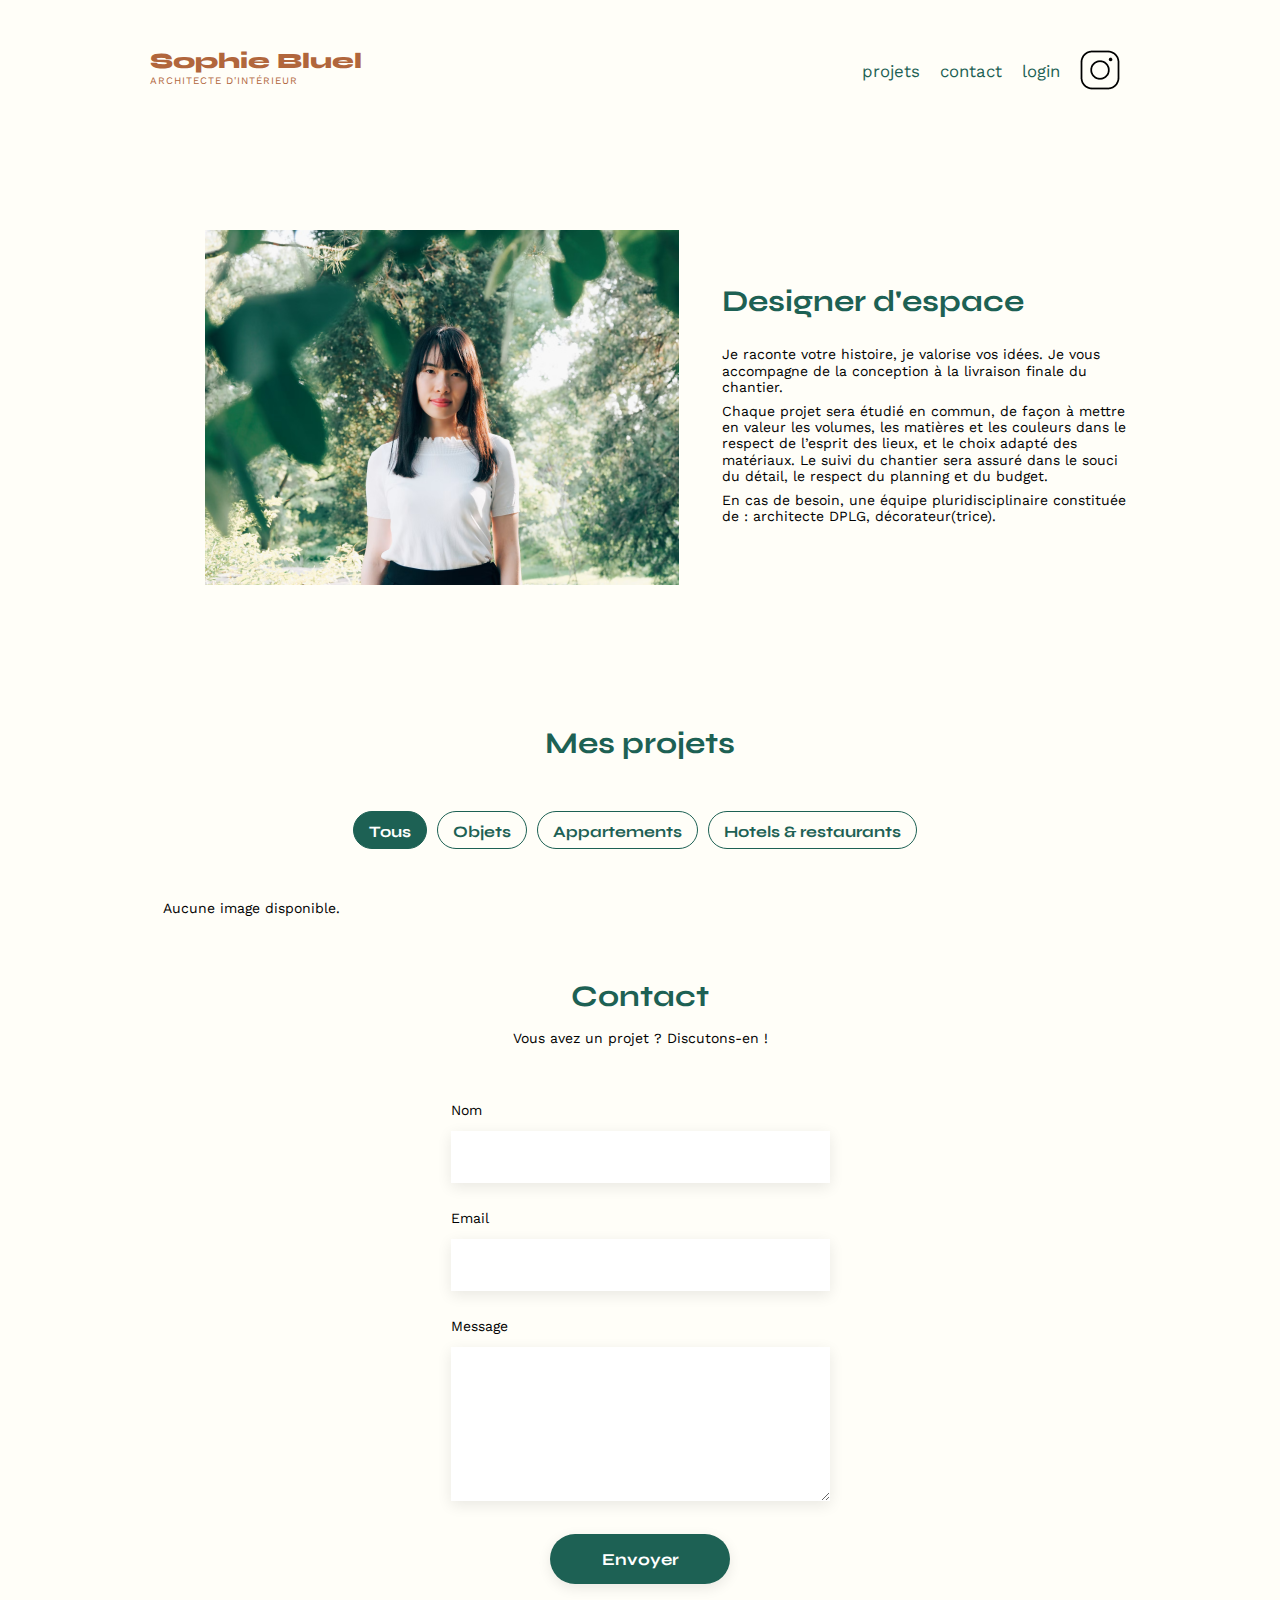
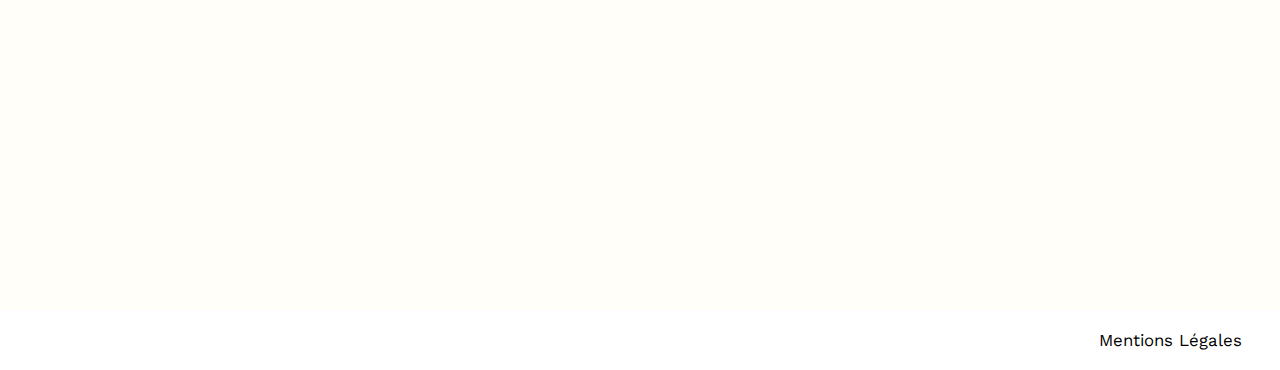
==== commit 8525f893: "Add.Admin. Mode" ====
--- a/index.html
+++ b/index.html
@@ -15,31 +15,41 @@
     <link rel="stylesheet" href="style.css" />
   </head>
   <body>
-    <!-- SECTION MODE ÉDITION -->
-    <section class="edition hidden">
-      <img class="group_3" src="assets/icons/Group 3.png" alt="Edition Mode" />
-    </section>
-
-    <header>
-      <h1>
-        <a href="index.html"> Sophie Bluel</a>
-        <span>ARCHITECTE D'INTÉRIEUR</span>
-      </h1>
-      <nav>
-        <ul>
-          <li><a href="#portfolio">projets</a></li>
-          <li><a href="#contact">contact</a></li>
-          <li id="login-menu"><a href="login.html">login</a></li>
-          <li id="logout-menu" style="display: none;"><a href="#" id="logout-btn">logout</a></li>
-          <li><img src="assets/icons/instagram.png" alt="Instagram" /></li>
-        </ul>
-      </nav>
-    </header>
-
     <main>
+      <!-- SECTION MODE ÉDITION -->
+      <section class="edition hidden">
+        <img
+          class="group_3"
+          src="assets/icons/Group 3.png"
+          alt="Edition Mode"
+        />
+      </section>
+
+      <header>
+        <h1>
+          <a href="index.html"> Sophie Bluel</a>
+          <span>ARCHITECTE D'INTÉRIEUR</span>
+        </h1>
+        <nav>
+          <ul>
+            <li><a href="#portfolio">projets</a></li>
+            <li><a href="#contact">contact</a></li>
+            <li id="login-menu"><a href="login.html">login</a></li>
+            <li id="logout-menu" style="display: none">
+              <a href="#" id="logout-btn">logout</a>
+            </li>
+            <li><img src="assets/icons/instagram.png" alt="Instagram" /></li>
+          </ul>
+        </nav>
+      </header>
+
       <section id="introduction">
         <figure>
-          <img class="sophie" src="assets/images/sophie-bluel.png" alt="Sophie Bluel" />
+          <img
+            class="sophie"
+            src="assets/images/sophie-bluel.png"
+            alt="Sophie Bluel"
+          />
         </figure>
         <article>
           <h2>Designer d'espace</h2>
@@ -55,10 +65,9 @@
               chantier sera assuré dans le souci du détail, le respect du
               planning et du budget.
             </p>
-            <p> 
-              En cas de besoin, une équipe
-              pluridisciplinaire constituée de : architecte DPLG,
-              décorateur(trice).
+            <p>
+              En cas de besoin, une équipe pluridisciplinaire constituée de :
+              architecte DPLG, décorateur(trice).
             </p>
           </div>
         </article>
@@ -107,20 +116,34 @@
         </form>
       </section>
     </main>
-
-   
+    <footer>
+      <nav>
+        <ul>
+          <li>Mentions Légales</li>
+        </ul>
+      </nav>
+    </footer>
 
     <!-- MODALES -->
-    
+
     <div id="modal" class="modal hidden">
-      
-      <div id="modal-gallery-section">
+      <div class="modal-overlay">
+        <!-- Ceci est le fond gris -->
+      </div>
+      <div class="modal-content">
+        <div id="modal-gallery-section">
           <span>
             <a href="#"
-              ><img class="return-to-gallery" src="assets/icons/xmark.png" alt="Fermer le modal"/></a>
+              ><img
+                class="return-to-gallery"
+                src="assets/icons/xmark.png"
+                alt="Fermer le modal"
+            /></a>
           </span>
           <p>Galerie photo</p>
-          <div id="modal-gallery" class="modal-gallery"></div>
+          <div id="modal-gallery" class="modal-gallery">
+            <!-- gallery -->
+          </div>
           <section>
             <img class="line" src="assets/icons/Line 1.png" />
           </section>
@@ -129,19 +152,21 @@
               Ajouter une photo
             </button>
           </div>
-          </div>
-      </div>
+        </div>
 
         <div id="upload-section" class="hidden">
-           <ul>
+          <ul>
             <li class="arrow-left">
               <a href="#" id="back-button"
-                ><img  src="assets/icons/arrow-left.png" alt="retour"
+                ><img src="assets/icons/arrow-left.png" alt="retour"
               /></a>
             </li>
             <li class="xmark">
               <a href="#"
-                ><img id="upload-return-to-gallery" src="assets/icons/xmark.png" alt="supprimer"
+                ><img
+                  id="upload-return-to-gallery"
+                  src="assets/icons/xmark.png"
+                  alt="supprimer"
               /></a>
             </li>
           </ul>
@@ -194,17 +219,8 @@
             </div>
           </form>
         </div>
-      
+      </div>
     </div>
-
-    <footer>
-      <nav>
-        <ul>
-          <li>Mentions Légales</li>
-        </ul>
-      </nav>
-    </footer>
-
     <script src="modo_admin.js"></script>
     <script src="scripts.js"></script>
     <script src="edition.js"></script>
--- a/style.css
+++ b/style.css
@@ -59,13 +59,17 @@
 /** end reset css**/
 body {
   max-width: 100%;
+  /* height: 3432px; */
   margin: auto;
   font-family: "Work Sans";
   font-size: 14px;
   background: #FFFEF8;
 
 }
-
+main{
+  max-width: 100%;
+  height: 3432px;
+}
 .edition header{ 
 display: none;
 width: 100%;
@@ -191,7 +195,7 @@
 }
 
 #portfolio h2 {
-  width: 193px;
+  width: 293px;
   height: 36px;
   font-family: Syne;
 font-weight: 700;
@@ -428,15 +432,40 @@
 }
 
 /* //////////////////////////////MODAL///////////////////////// */
-body.modal-open {
-  background: #0000004d;
-}
+/* body.modal-open {
+  background: #0000004D;
+  } */
 
 
 #modal {
-  /* display: none;   */
-  width: 630px;
-  height: 688px;
+  position: fixed;
+  top: 0;
+  left: 0;
+  width: 100%;
+  height: 100%;
+  display: flex;
+  align-items: center;
+  justify-content: center;
+  background: transparent; 
+}
+.modal-overlay {
+  position: absolute;
+  top: 0;
+  left: 0;
+  width: 100%;
+  height: 3432px;
+  background:  #0000004D;
+  z-index: -1;
+  
+
+}
+#modal-content {
+  position: relative;
+  z-index: 2; /* Asegura que el modal esté por encima del fondo */
+  background: white;
+  padding: 20px;
+  width: 50%;
+  max-width: 600px;
 }
 
 #modal-gallery-section {
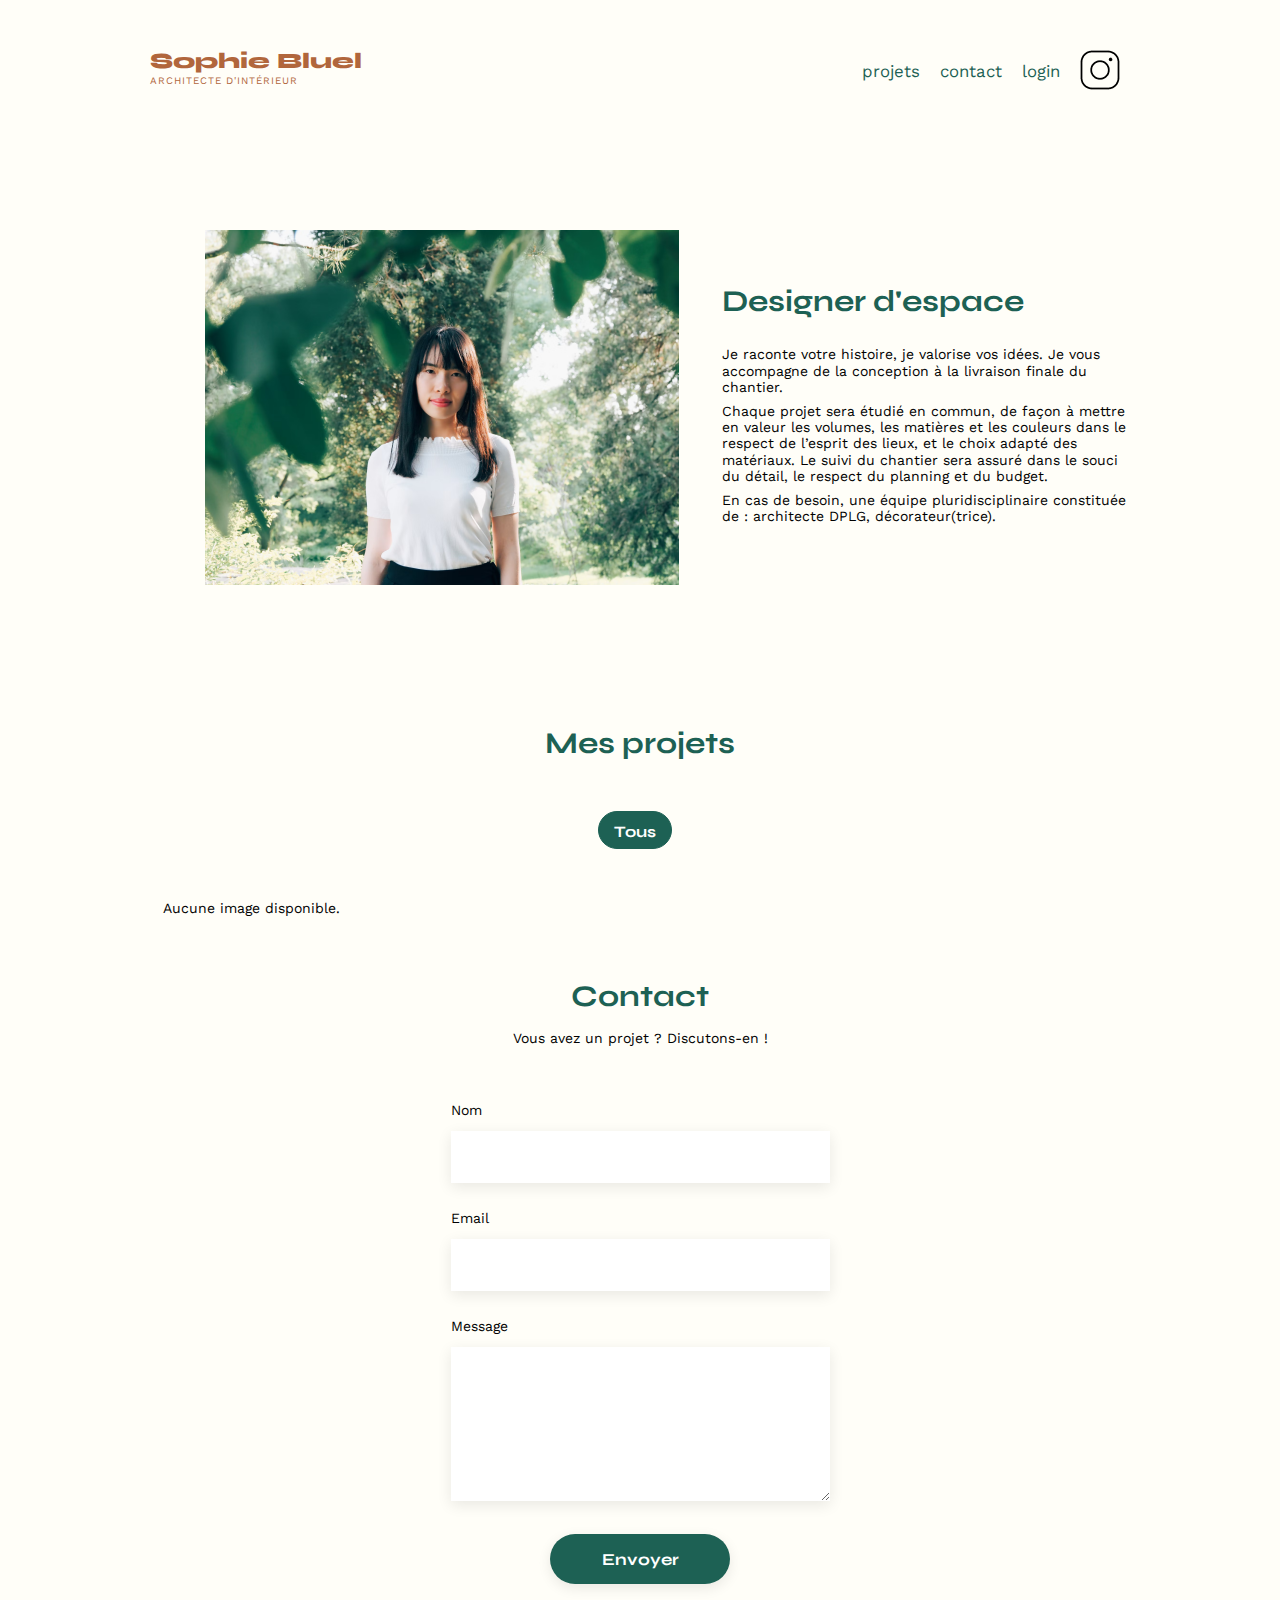
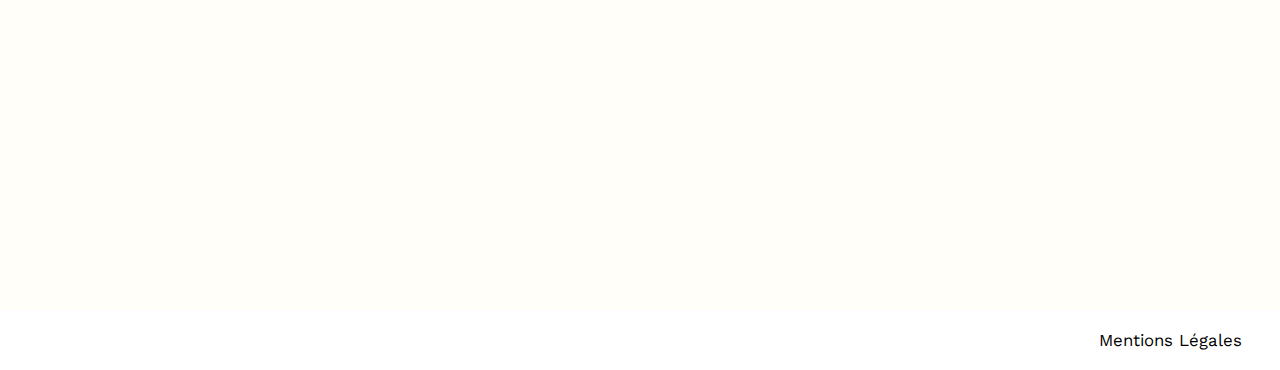
==== commit d3b13d52: "exploit : gestion améliorée de la validation et de la réinitialisation du formulaire de téléchargeme" ====
--- a/index.html
+++ b/index.html
@@ -86,14 +86,7 @@
 
         <!-- <div id="filter-container"> -->
         <section id="filters-section" class="filters">
-          <button class="filter-btn" data-filter="all">Tous</button>
-          <button class="filter-btn" data-filter="Objets">Objets</button>
-          <button class="filter-btn" data-filter="Appartements">
-            Appartements
-          </button>
-          <button class="filter-btn" data-filter="Hotels & restaurants">
-            Hotels & restaurants
-          </button>
+          
         </section>
         <!-- </div> -->
 
@@ -176,17 +169,20 @@
               <div>
                 <img class="vector-photo" src="assets/icons/vector-photo.png" />
               </div>
-              <div class="photo-preview">
+              
+              <div class="photo-form">
                 <label for="photo-upload"><text>+ Ajouter photo</text></label>
                 <input
                   type="file"
                   id="photo-upload"
                   name="photo"
                   accept="image/png, image/jpeg"
-                  required
+                  
                 />
               </div>
+              <div class="photo-preview"></div>
               <div class="texto"><small>jpg, png : 4mo max</small></div>
+              
             </div>
 
             <section>
@@ -216,6 +212,8 @@
               <button class="valider-btn" type="submit" id="submit-btn">
                 Valider
               </button>
+              <div id="error-message" class="error-message"></div>
+
             </div>
           </form>
         </div>
--- a/style.css
+++ b/style.css
@@ -253,7 +253,7 @@
   margin-right: 10px;
   transition: background-color 0.3s, color 0.3s;
 }
-.filter-btn.active {
+.filter-btn.e {
   background-color: #1d6154 !important;
   color: #ffffff !important;
 }
@@ -261,7 +261,10 @@
   background-color: #1d6154;
   color: #ffffff;
 }
-
+.active {
+  background: #1d6154;
+  color: #ffffff;
+}
 /* //////////////////////////////////FIN FILTER/////////////////////////////// */
 
 /* //////////////////////////////////GALLERY////////////////////////////////// */
@@ -432,9 +435,7 @@
 }
 
 /* //////////////////////////////MODAL///////////////////////// */
-/* body.modal-open {
-  background: #0000004D;
-  } */
+
 
 
 #modal {
@@ -729,7 +730,7 @@
   border: none;
 }
 
-#submit-btn:hover {
+.valider-btn:hover {
   background-color: #1d6154;
 }
 
